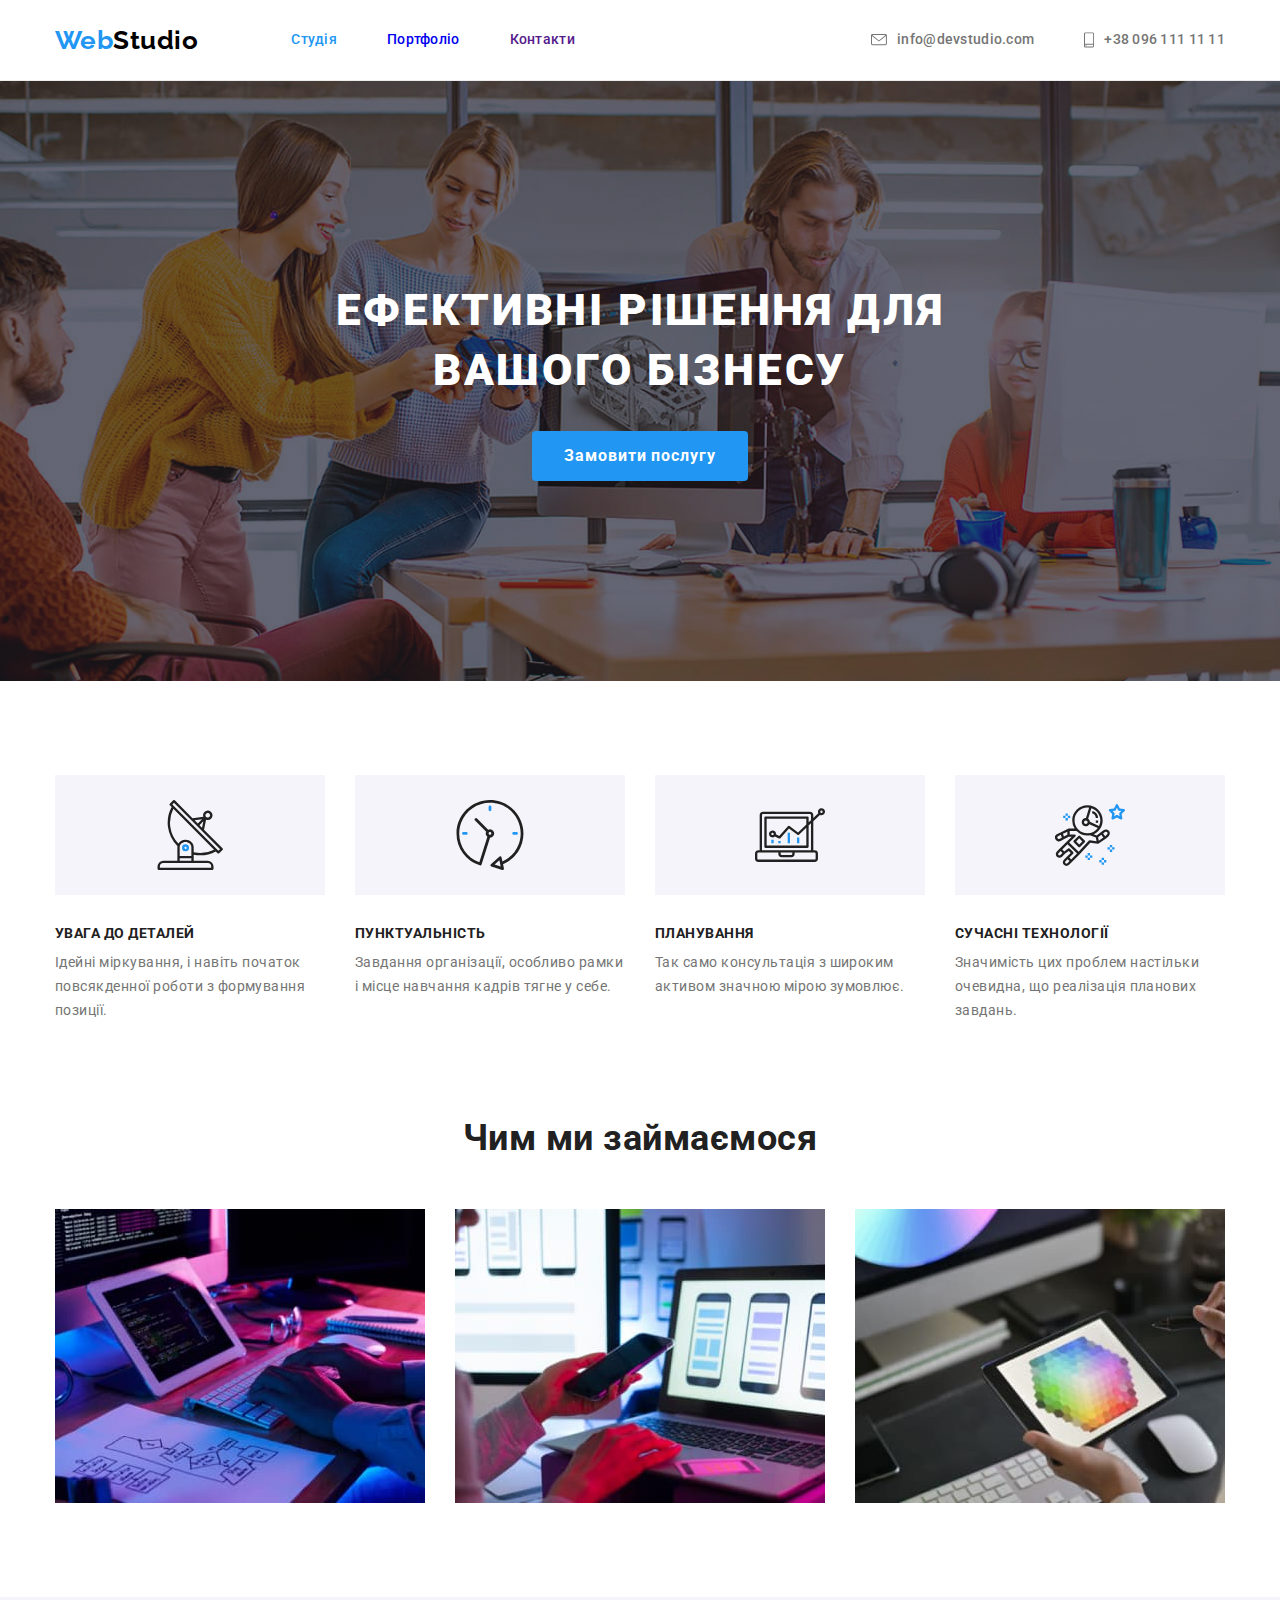
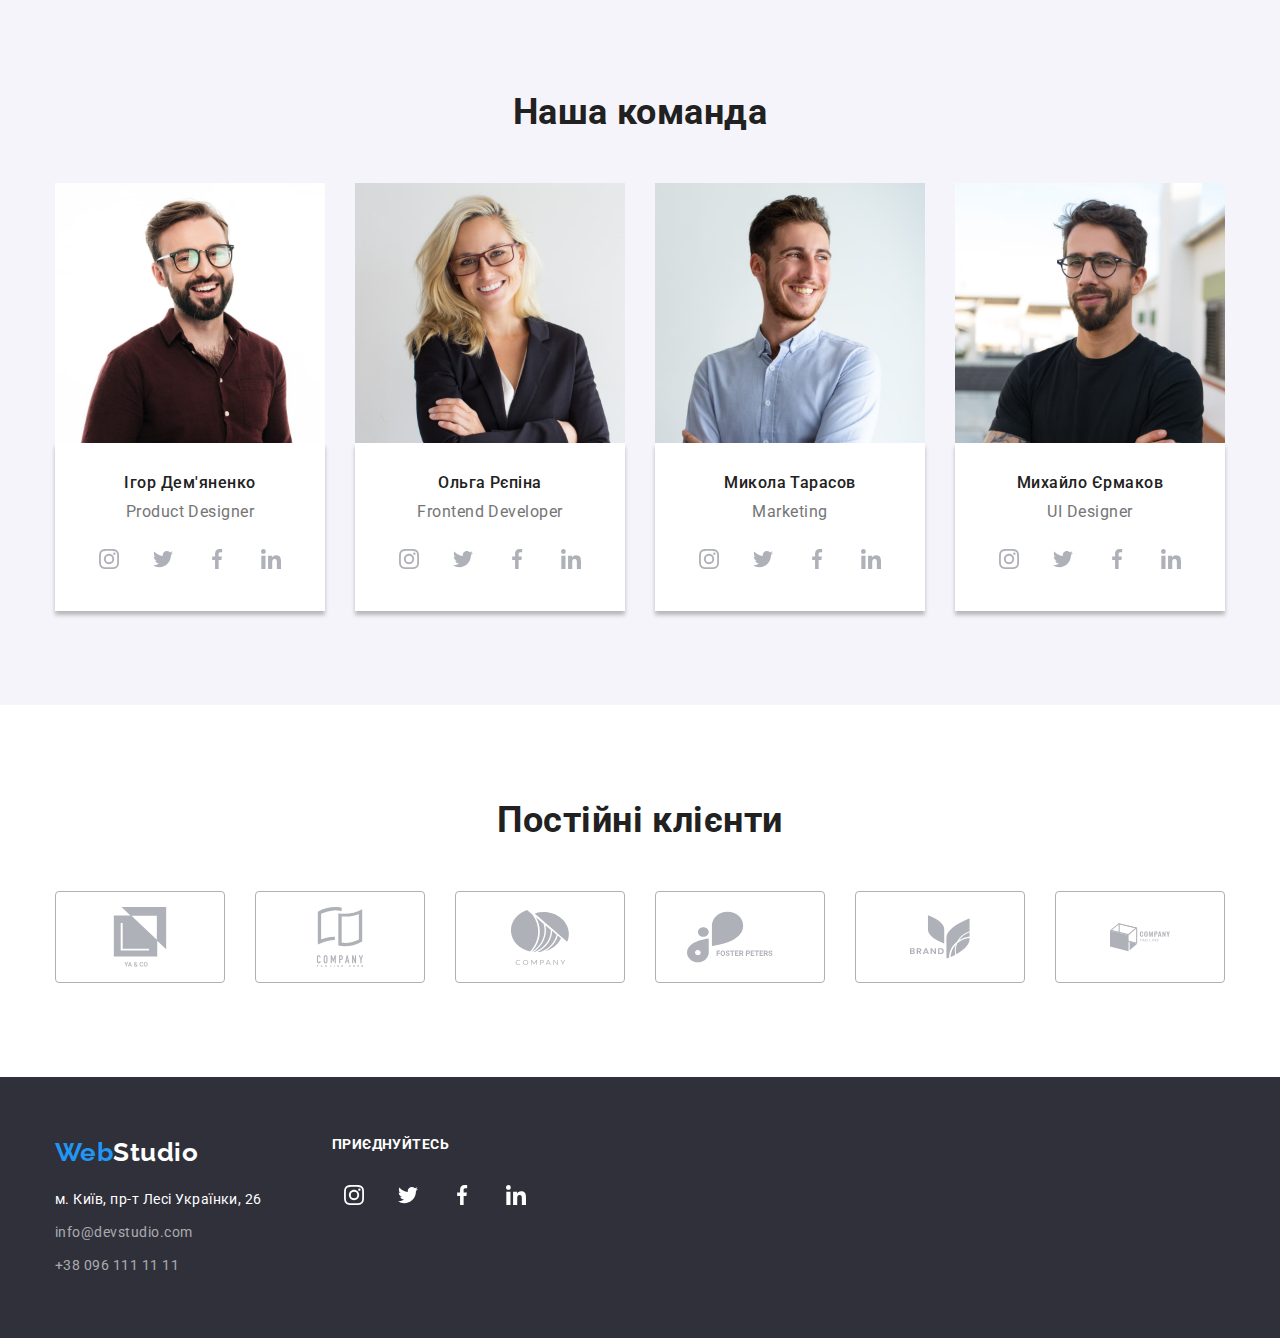
==== index.html @ ff81073b "Создаёт goit-markup-hw-05" ====
<!DOCTYPE html>
<html lang="uk">
<head>
  <meta charset="UTF-8">
  <meta http-equiv="X-UA-Compatible" content="IE=edge">
  <meta name="viewport" content="width=device-width, initial-scale=1.0">
  <title>Студія</title>
  <link href="https://fonts.googleapis.com/css2?family=Raleway:wght@700&family=Roboto:wght@400;500;700;900&display=swap"
    rel="stylesheet">
  <link rel="stylesheet" href="https://cdnjs.cloudflare.com/ajax/libs/modern-normalize/1.1.0/modern-normalize.min.css">
  <link rel="stylesheet" href="./css/style.css">
</head>
<body>

  <!--Шапка сайту-->
  <header class="page-header">
    <div class="container main-site">
      <nav class="nav-site">
        <a href="#" lang="en" class="logo-header">
          <span class="logo-web">Web</span>Studio
        </a>
        <ul class="nav-header  list">
          <li class="item"><a href="" class="link-current">Студія</a></li>
          <li class="item"><a href="./portfolio.html" class="link">Портфоліо</a></li>
          <li class="item"><a href="" class="link">Контакти</a></li>
        </ul>
      </nav>
      <ul class="com-header list">
        <li class="item">
          <a href="mailto:info@devstudio.com" class="link icon">
              <svg class="icon-mail">
                <use href="./images/icons.svg#icon-mail"></use>
              </svg>
            info@devstudio.com 
          </a>
        </li>
        <li class="item">
          <a href="tel:+380961111111" class="link icon">
            <svg class="icon-phone">
              <use href="./images/icons.svg#icon-phone"></use>
            </svg>
            +38 096 111 11 11</a></li>
      </ul>
    </div>
    
  </header>
  <main>
    <!--Герой-->
    <div>
      <section class="hero">
        <div class="container">
          <h1 class="hero-title">Ефективні рішення для<br> вашого бізнесу</h1>
          <button type="button" class="button-hero">Замовити послугу</button>
        </div>
      </section>
    </div>
    <!--Особливості-->
    <section class="section-features">
      <div class="container">
        <h2 class="visually-hidden">Особливості</h2>

        <ul class="features list">
          <li class="feature-item">
            <div class="icon-features">
              <svg class="icon-antenna">
                <use href="./images/icons.svg#icon-antenna"></use>
              </svg>
            </div>
            <h3 class="title">УВАГА ДО ДЕТАЛЕЙ</h3>
            <p class="text">Ідейні міркування, і навіть початок повсякденної роботи з формування позиції.</p>
          </li>
          <li class="feature-item">
            <div class="icon-features">
              <svg class="icon-clock">
                <use href="./images/icons.svg#icon-clock"></use>
              </svg>
            </div>
            <h3 class="title">ПУНКТУАЛЬНІСТЬ</h3>
            <p class="text">Завдання організації, особливо рамки і місце навчання кадрів тягне у себе.</p>
          </li>
          <li class="feature-item">
            <div class="icon-features">
              <svg class="icon-diagram">
                <use href="./images/icons.svg#icon-diagram"></use>
              </svg>
            </div>
            <h3 class="title">ПЛАНУВАННЯ</h3>
            <p class="text">Так само консультація з широким активом значною мірою зумовлює.</p>
          </li>
          <li class="feature-item">
            <div class="icon-features">
              <svg class="icon-astronaut">
                <use href="./images/icons.svg#icon-astronaut"></use>
              </svg>
            </div>
              <h3 class="title">СУЧАСНІ ТЕХНОЛОГІЇ</h3>
              <p class="text">Значимість цих проблем настільки очевидна, що реалізація планових завдань.</p>
          </li>
        </ul>
      </div>
    </section>
    <!--Чим займаемося-->
    <section class="section">
      <div class="container">
        <h2 class="section-title">Чим ми займаємося</h2>
        <ul class="work list">
          <li class="work-item"><img src="./images/box1.jpg" alt="робота на планшеті" width="370"></li>
          <li class="work-item"><img src="./images/box2.jpg" alt="робота на ноутбуці" width="370"></li>
          <li class="work-item"><img src="./images/box3.jpg" alt="робота з електронним перо" width="370"></li>
        </ul>
      </div>
    </section>
    <!--Команда-->
    <section class="section section-staff">
      <div class="container">
        <h2 class="section-title">Наша команда</h2>
        <ul class="staff list">
          <li class="staff-item">
            <img src="./images/img.jpg" alt="хлопець в темній сорочці" width="270">
            <div class="staff-border">
              <h3 class="title">Ігор Дем'яненко</h3>
              <p class="text" lang="en">Product Designer</p>


              <ul class="staff-soc-list list">
                <li class="staff-soc-item">
                  <a href="#" class="staff-soc-link">
                    <svg class="staff-soc-icon" width="20" height="20">
                      <use href="./images/icons.svg#icon-instagram"></use>
                    </svg>
                  </a>
                </li>
                <li class="staff-soc-item">
                  <a href="#" class="staff-soc-link">
                    <svg class="staff-soc-icon" width="20" height="20">
                      <use href="./images/icons.svg#icon-twitter"></use>
                    </svg>
                  </a>
                </li>
                <li class="staff-soc-item">
                  <a href="#" class="staff-soc-link">
                    <svg class="staff-soc-icon" width="20" height="20">
                      <use href="./images/icons.svg#icon-facebook"></use>
                    </svg>
                  </a>
                </li>
                <li class="staff-soc-item">
                  <a href="#" class="staff-soc-link">
                    <svg class="staff-soc-icon" width="20" height="20">
                      <use href="./images/icons.svg#icon-linkedin"></use>
                    </svg>
                  </a>
                </li>
              </ul>
            </div>
          </li>
          <li class="staff-item">
            <img src="./images/img(1).jpg" alt="дивчина" width="270">
            <div class="staff-border">
              <h3 class="title">Ольга Рєпіна</h3>
              <p class="text" lang="en">Frontend Developer</p>
              <ul class="staff-soc-list list">
                <li class="staff-soc-item">
                  <a href="#" class="staff-soc-link">
                    <svg class="staff-soc-icon" width="20" height="20">
                      <use href="./images/icons.svg#icon-instagram"></use>
                    </svg>
                  </a>
                </li>
                <li class="staff-soc-item">
                  <a href="#" class="staff-soc-link">
                    <svg class="staff-soc-icon" width="20" height="20">
                      <use href="./images/icons.svg#icon-twitter"></use>
                    </svg>
                  </a>
                </li>
                <li class="staff-soc-item">
                  <a href="#" class="staff-soc-link">
                    <svg class="staff-soc-icon" width="20" height="20">
                      <use href="./images/icons.svg#icon-facebook"></use>
                    </svg>
                  </a>
                </li>
                <li class="staff-soc-item">
                  <a href="#" class="staff-soc-link">
                    <svg class="staff-soc-icon" width="20" height="20">
                      <use href="./images/icons.svg#icon-linkedin"></use>
                    </svg>
                  </a>
                </li>
              </ul>
            </div>
          </li>
          <li class="staff-item">
            <img src="./images/img(2).jpg" alt="хлопець у світлій сорочці" width="270">
            <div class="staff-border">
              <h3 class="title">Микола Тарасов</h3>
              <p class="text" lang="en">Marketing</p>
              <ul class="staff-soc-list list">
                <li class="staff-soc-item">
                  <a href="#" class="staff-soc-link">
                    <svg class="staff-soc-icon" width="20" height="20">
                      <use href="./images/icons.svg#icon-instagram"></use>
                    </svg>
                  </a>
                </li>
                <li class="staff-soc-item">
                  <a href="#" class="staff-soc-link">
                    <svg class="staff-soc-icon" width="20" height="20">
                      <use href="./images/icons.svg#icon-twitter"></use>
                    </svg>
                  </a>
                </li>
                <li class="staff-soc-item">
                  <a href="#" class="staff-soc-link">
                    <svg class="staff-soc-icon" width="20" height="20">
                      <use href="./images/icons.svg#icon-facebook"></use>
                    </svg>
                  </a>
                </li>
                <li class="staff-soc-item">
                  <a href="#" class="staff-soc-link">
                    <svg class="staff-soc-icon" width="20" height="20">
                      <use href="./images/icons.svg#icon-linkedin"></use>
                    </svg>
                  </a>
                </li>
              </ul>
            </div>
          </li>
          <li class="staff-item">
            <img src="./images/img(3).jpg" alt="хлопець в чорній футболці" width="270">
            <div class="staff-border">
              <h3 class="title">Михайло Єрмаков</h3>
              <p class="text" lang="en">UI Designer</p>
              <ul class="staff-soc-list list">
                <li class="staff-soc-item">
                  <a href="#" class="staff-soc-link">
                    <svg class="staff-soc-icon" width="20" height="20">
                      <use href="./images/icons.svg#icon-instagram"></use>
                    </svg>
                  </a>
                </li>
                <li class="staff-soc-item">
                  <a href="#" class="staff-soc-link">
                    <svg class="staff-soc-icon" width="20" height="20">
                      <use href="./images/icons.svg#icon-twitter"></use>
                    </svg>
                  </a>
                </li>
                <li class="staff-soc-item">
                  <a href="#" class="staff-soc-link">
                    <svg class="staff-soc-icon" width="20" height="20">
                      <use href="./images/icons.svg#icon-facebook"></use>
                    </svg>
                  </a>
                </li>
                <li class="staff-soc-item">
                  <a href="#" class="staff-soc-link">
                    <svg class="staff-soc-icon" width="20" height="20">
                      <use href="./images/icons.svg#icon-linkedin"></use>
                    </svg>
                  </a>
                </li>
              </ul>
            </div>
          </li>
        </ul>
      </div>
    </section>
    <!--Постійні клиенти-->
    <section class="section">
      <div class="container">
        <h2 class="section-title">Постійні клієнти</h2>
        <ul class="clients-list list">
          <li class="client-item">
            <a href="#" class="client-link">
              <svg class="client-icon" width="106" height="60">
                <use href="./images/icons.svg#icon-client1"></use>
              </svg>
            </a>
              
          </li>
          <li class="client-item">
            <a href="#" class="client-link">
              <svg class="client-icon" width="106" height="60">
                <use href="./images/icons.svg#icon-client2"></use>
              </svg>
            </a>
              
          </li>
          <li class="client-item">
            <a href="#" class="client-link">
              <svg class="client-icon" width="106" height="60">
                <use href="./images/icons.svg#icon-client3"></use>
              </svg>
            </a>
              
          </li>
          <li class="client-item">
            <a href="#" class="client-link">
              <svg class="client-icon" width="106" height="60">
                <use href="./images/icons.svg#icon-client4"></use>
              </svg>
            </a>
              
          </li>
          <li class="client-item">
            <a href="#" class="client-link">
              <svg class="client-icon" width="106" height="60">
                <use href="./images/icons.svg#icon-client5"></use>
              </svg>
            </a>
              
          </li>
          <li class="client-item">
            <a href="#" class="client-link">
              <svg class="client-icon" width="106" height="60">
                <use href="./images/icons.svg#icon-client6"></use>
              </svg>
            </a>
              
          </li>
        </ul>
      </div>
    </section>
  </main>
  <!--Футер-->
  <footer class="bcg-footer">
    <div class="container footer-box">
      <div>
        <a href="#" lang="en" class="logo-footer">
          <span class="logo-web">Web</span>Studio
        </a>
        <address>
          <ul class="list">
            <li class="addr-footer">
              <p class="text">м. Київ, пр-т Лесі Українки, 26</p>
            </li>
            <li class="com-footer">
              <a href="mailto:info@devstudio.com" class="link-footer">info@devstudio.com </a>
            </li>
            <li class="com-footer">
              <a href="tel:+380961111111" class="link-footer">+38 096 111 11 11 </a>
            </li>
          </ul>
        </address>
      </div>
      <div class="soc-footer">
        <h2 class="footer-title">Приєднуйтесь</h2>
        <ul class="footer-soc-list list">
          <li class="footer-soc-item">
            <a href="#" class="footer-soc-link">
              <svg class="footer-soc-icon" width="20" height="20">
                <use href="./images/icons.svg#icon-instagram"></use>
              </svg>
            </a>
          </li>
          <li class="footer-soc-item">
            <a href="#" class="footer-soc-link">
              <svg class="footer-soc-icon" width="20" height="20">
                <use href="./images/icons.svg#icon-twitter"></use>
              </svg>
            </a>
          </li>
          <li class="footer-soc-item">
            <a href="#" class="footer-soc-link">
              <svg class="footer-soc-icon" width="20" height="20">
                <use href="./images/icons.svg#icon-facebook"></use>
              </svg>
            </a>
          </li>
          <li class="footer-soc-item">
            <a href="#" class="footer-soc-link">
              <svg class="footer-soc-icon" width="20" height="20">
                <use href="./images/icons.svg#icon-linkedin"></use>
              </svg>
            </a>
          </li>
        </ul>
      </div>
    </div>
    
  </footer>
</body>
</html>
---- css/style.css ----
:root {
    --primery-text-color: #757575;
    --title-text-color: #212121;
    --accent-color: #2196F3;
    --button-white-bcg: #F5F4FA;
    --button-text-color: #FFFFFF;
    --hero-footer-bcg: #2F303A;
    --logo-heder-color: #000;
    --com-footer-color: rgba(255, 255, 255, 0.6);
    --border-color: #ECECEC;
    --button-hero-hover: #188CE8;
    --shadow-cards-button: 0 4px 4px 0 rgba(0, 0, 0, 0.25);
}

body {
    background-color:var(--button-text-color);
    color: var(--primery-text-color);
    font-family:Roboto, sans-serif; 
    letter-spacing: 0.03em;
}
.list {
    padding: 0;
    margin: 0;

    list-style: none;
}
h1,
h2,
h3,
h4,
h5,
h6,
p,
ul {
    margin-top: 0;
    margin-bottom: 0;
    padding: 0;
}
/*-----------------Header----------------------- */
.page-header {
    border-bottom: 1px solid var(--border-color);
}
.container {
    margin-left: auto;
    margin-right: auto;
    padding-left: 15px;
    padding-right: 15px;

    width: 1200px;
}
/*----- Logo -----*/
.logo-header {
    color: var(--logo-heder-color);
    font-family: Raleway, sans-serif;
    font-weight: 700;
    font-size: 26px;
    line-height: 1.19;
    text-decoration:none;
}
.logo-web {
    color: var(--accent-color);
}


/*----- Nav header -----*/
.main-site,
.nav-site,
.nav-header,
.com-header {
    display: flex;
    align-items: center;
}
.nav-header .item:not(:last-child) {
    margin-right: 50px;
}
/* .nav-header .item + .item {
    margin-left: 50px;
} */
.nav-header {
    margin-left: 93px;

    color: var(--title-text-color);
    font-weight: 500;
    font-size: 14px;
    line-height: 1.14;
    letter-spacing: 0.02em;
} 
.nav-header .link {
    text-decoration: none;
}
.nav-header .link:hover,
.nav-header .link:focus {
    color: var(--accent-color);
}
.link-current {
    display: block;
    padding-top: 32px;
    padding-bottom: 32px;

    color: var(--accent-color);
    text-decoration: none;
}

/*----- Com heder -----*/
/* .com-header .item:not(:last-child) {
    margin-right: 50px;
} */
.com-header .item+.item {
    margin-left: 50px;
}
.com-header {
    margin-left: auto;

    font-weight: 500;
    font-size: 14px;
    line-height: 1.14;
    letter-spacing: 0.02em;
    text-decoration:none;
}
.com-header .link:hover,
.com-header .link:focus {
    color: var(--accent-color);
}
.com-header .link {
    padding-top: 32px;
    padding-bottom: 32px;

    color: var(--title-text-color);
    text-decoration:none;
}
.com-header .link {
    color: var(--primery-text-color);
} 

/* .item {
    display: block;
    background-color: var(--primary-text-color);
    color: var(--accent--color);
    } */
.icon {
    display: flex;
    align-items: center;
}
.icon-mail {
    margin-right: 10px;

    width: 16px;
    height: 12px;
    fill: currentColor;
}
.icon-phone {
    margin-right: 10px;

    width: 10px;
    height: 16px;
    fill: currentColor;
}
/* .com-header .icon-envelope:hover,
.com-header .icon-smartphone:hover {
    fill: var(--accent-color);
} */



/*------------------- Hero h1----------------------*/
.hero {
    max-width: 1600;
    min-height: 600;
    padding-top: 200px;
    padding-bottom: 200px;
    
    background-color:var(--hero-footer-bcg);
    background-image: linear-gradient(
        to right,
        rgba(47, 48, 58, 0.4),
        rgba(47, 48, 58, 0.4)
    ),
    url(../images/bcg_Img.jpg);
    background-repeat: no-repeat;
    background-position: center;
    align-items: center;
    text-align: center;
}
.hero-title {
    margin-bottom: 30px;

    color:var(--button-text-color) ;
    font-weight: 900;
    font-size: 44px;
    line-height: 1.36;
    letter-spacing: 0.06em;
    text-transform: uppercase;
}
.hero .button-hero {
    padding: 10px 32px;
    margin: 0;
    border: 0;
    border-radius: 4px;

    background-color: var(--accent-color);
    color:var(--button-text-color) ;
    font-family: Roboto, sans-serif;
    font-weight: 500;
    font-weight: 700;
    font-size: 16px;
    line-height: 1.9;
    letter-spacing: 0.06em;
    cursor: pointer;
}
.hero .button-hero:hover,
.hero .button-hero:focus {
    background-color: var(--button-hero-hover);
}

/*------------------ All Section h2 --------------*/
h2 {
     margin-bottom: 50px;
}
.visually-hidden {
    position: absolute;
    white-space: nowrap;
    width: 1px;
    height: 1px;
    overflow: hidden;
    border: 0;
    padding: 0;
    clip: rect(0 0 0 0);
    clip-path: inset(50%);
    margin: -1px;
}
.section {
    padding-top: 94px;
    padding-bottom: 94px;
}

/*----- Features h3, p -----*/
.section-features {
    padding-top: 94px;
}
.features {
    display: flex;
    gap: 30px;
}
.feature-item {
    flex-basis: calc((100% - 90px)/4);
}
.features .title {
    margin-bottom: 10px;
 
    color: var(--title-text-color);
    font-weight: 700;
    font-size: 14px;
    line-height: 1,14;
    text-transform: uppercase;
}
.features .text {
    color: var(--primery-text-color);
    font-size: 14px;
    line-height: 1.71;
}
.link .text {
    color: var(--primery-text-color);
    font-size: 14px;
    font-size: 16px;
    line-height: 1.88;
} 
.icon-features {
    /* display: flex; */
    margin-bottom: 30px;
    padding-top: 25px;
    padding-right: 100px;
    padding-bottom: 25px;
    padding-left: 100px;

    width: 270px;
    height: 120px;
    background-color: var(--button-white-bcg);
    /* align-items: center; */
}
.icon-antenna {
    width: 70px;
    height: 70px;
    fill: currentColor;
}
.icon-clock {
    width: 70px;
    height: 70px;
    fill: currentColor;
}
.icon-diagram {
    width: 70px;
    height: 70px;
    fill: currentColor;
}
.icon-astronaut {
    width: 70px;
    height: 70px;
    fill: currentColor;
    }

/*----- Work -----*/
.work {
    display: flex;
    gap: 30px;
}
.work-item {
    flex-basis: calc((100% - 60px)/3);
}
/* .work-item:not(:last-child) {
    margin-right: 30px;
} */

/*----- Team h3, p -----*/
.section-staff {
    background-color: var(--button-white-bcg);
}

.staff {
    display: flex;
    gap: 30px;
}
.staff-item {
    flex-basis: calc((100% - 90px)/4);

    background-color: var(--button-text-color);
}
.staff .title {
    /* margin-top: 30px; */
    margin-bottom: 10px;

    color: var(--title-text-color);
    font-weight: 500;
    font-size: 16px;
    line-height: 1.19;
    text-align: center;
}
.staff .text {
    margin-bottom: 16px;

    font-weight: 400;
    font-size: 16px;
    line-height: 1.19;
    text-align: center;
}
.staff-border {
    padding-top:30px;
    padding-bottom: 30px;
    box-shadow: var(--shadow-cards-button);
}
.staff-soc-list {
    display: flex;
    justify-content: center;
    gap: 10px;
}
.staff-soc-item {
    width: 44px;
    height: 44px;
}

.staff-soc-link {
    width: 100%;
    height: 100%;
    border-radius: 50%;
    display: flex;
    align-items: center;
    justify-content: center;
    color: #AFB1B8;
}

.staff-soc-icon {
    fill: currentColor;
}
.staff-soc-link:hover,
.staff-soc-link:focus {
    background-color: var(--accent-color);
}
.staff-soc-link:hover .staff-soc-icon,
.staff-soc-link:focus .staff-soc-icon {
    fill: var(--button-text-color);
}
        
    
        




/* ------------------- Clients ---------------*/

.clients-list {
    display: flex;
    justify-content: center;
    align-items: center;
    gap: 30px;
}

.client-item {
    flex-basis: calc((100% - 150px)/6);
    width: 170px;
    height: 92px;
    border: 1px solid #AFB1B8;
    border-radius: 4px;
}
.client-link {
    width: 100%;
    height: 100%;
    display: flex;
    align-items: center;
    justify-content: center;
    color: #AFB1B8;
    
}   
.client-icon {
    fill: currentColor;
} 
.client-icon:hover {
    fill: var(--accent-color);
    
}

/*-------------------- Portfolio -------------*/
/*----- Filters -----*/
.filters {
    display: flex;
    justify-content: center;
    margin-bottom: 50px;
}
.filter-item:not(:last-child) {
    margin-right: 8px;
}
.button {
    border: 0;
    
    padding:6px 22px;
    min-width: 73px; 
    border-radius: 4px;

    background-color: var(--button-white-bcg);
    color: var(--title-text-color);
    font-family: Roboto, sans-serif;
    font-weight: 500;
    font-size: 16px;
    line-height: 1.62;
    cursor: pointer;
    
}
.button:hover,
.button:focus {
    background-color: var(--accent-color);
    color: var(--button-text-color);
    box-shadow: var(--shadow-cards-button);
}

/*----- Projects -----*/
.projects {
    display: flex;
    flex-wrap: wrap;
    gap: 30px;
}
.project-item {
     flex-basis: calc((100% - 60px)/3);
     
}
.project-item:hover,
.project-item:focus {
    box-shadow: var(--shadow-cards-button);
}

.projects .link {
    padding-top: 0;
    padding-bottom: 0;
    text-decoration: none;
}
.section-title {
    color: var(--title-text-color);
    font-weight: 700;
    font-size: 36px;
    line-height: 1.17;
    text-align: center;
}
.link .section-title {
    margin-bottom: 4px;

    color: var(--title-text-color);
    font-weight: 700;
    font-size: 18px;
    line-height: 2;
    letter-spacing: 0.06em;
    text-align: left;
}
.project-border {
    padding: 20px 24px;
    

    border-right: 1px solid var(--border-color);
    border-bottom: 1px solid var(--border-color);
    border-left: 1px solid var(--border-color);
}
img {
    display: block;
    max-width: 100%;
    height: auto;
}





/*-------------------- Footer -------------------*/
.bcg-footer {
    
    padding-top: 60px;
    padding-bottom: 60px;

    background-color: var(--hero-footer-bcg);
}
.footer-box {
    display: flex;
}
.logo-footer {
    display: inline-block;
    margin-bottom: 20px;

    color:var(--button-text-color);
    font-family: Raleway, sans-serif;
    font-weight: 700;
    font-size: 26px;
    line-height: 1.19;
    text-decoration:none;
}
.addr-footer .text{
    margin-bottom: 9px;

    color:var(--button-text-color);
    font-style: normal;
    font-size: 14px;
    line-height: 1.71;
}
.com-footer:not(:last-child) {
    margin-bottom: 9px;
}

.com-footer .link-footer {
    padding-top: 0;
    padding-bottom: 0;

    color: var(--com-footer-color);
    font-style: normal;
    font-size: 14px;
    line-height: 1.71;
    text-decoration: none;
}
.com-footer .link-footer:hover,
.com-footer .link-footer:focus {
    color: var(--accent-color);
}
/* ------ Join --------*/
.soc-footer {
    margin-left: 70px;
}
.footer-title {
    margin-bottom: 20px;
    color: #FFFFFF;
    text-transform: uppercase;

    font-weight: 700;
    font-size: 14px;
    line-height: 1.14;
    letter-spacing: 0.03em;
    
}
.footer-soc-list {
    display: flex;
    justify-content: left;
    gap: 10px;
}

.footer-soc-item {
    width: 44px;
    height: 44px;
}

.footer-soc-link {
    width: 100%;
    height: 100%;
    border-radius: 50%;
    display: flex;
    align-items: center;
    justify-content: center;
    color: #FFFFFF;
}

.footer-soc-icon {
    fill: currentColor;
}

.footer-soc-link:hover,
.footer-soc-link:focus {
    background-color: var(--accent-color);
}

/* .footer-soc-link:hover .staff-soc-icon,
.footer-soc-link:focus .staff-soc-icon {
    fill: var(--button-text-color);
} */
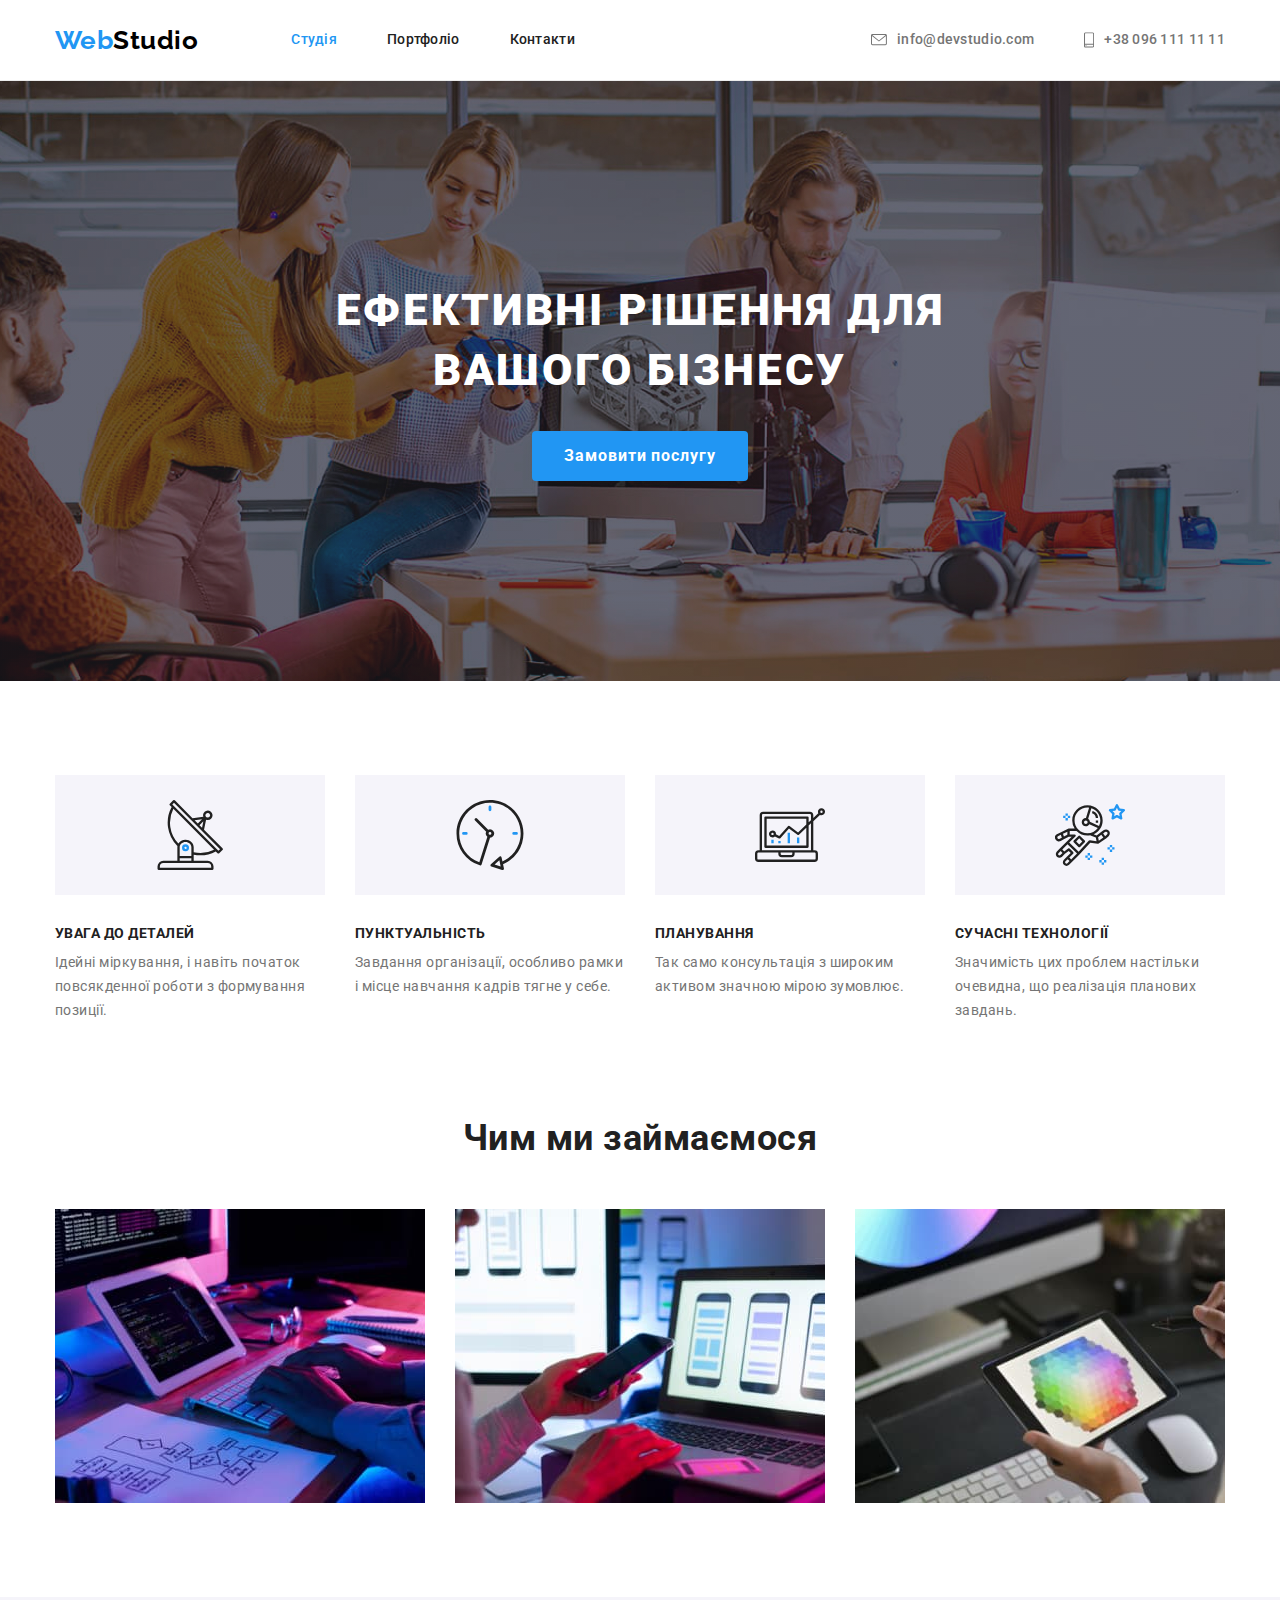
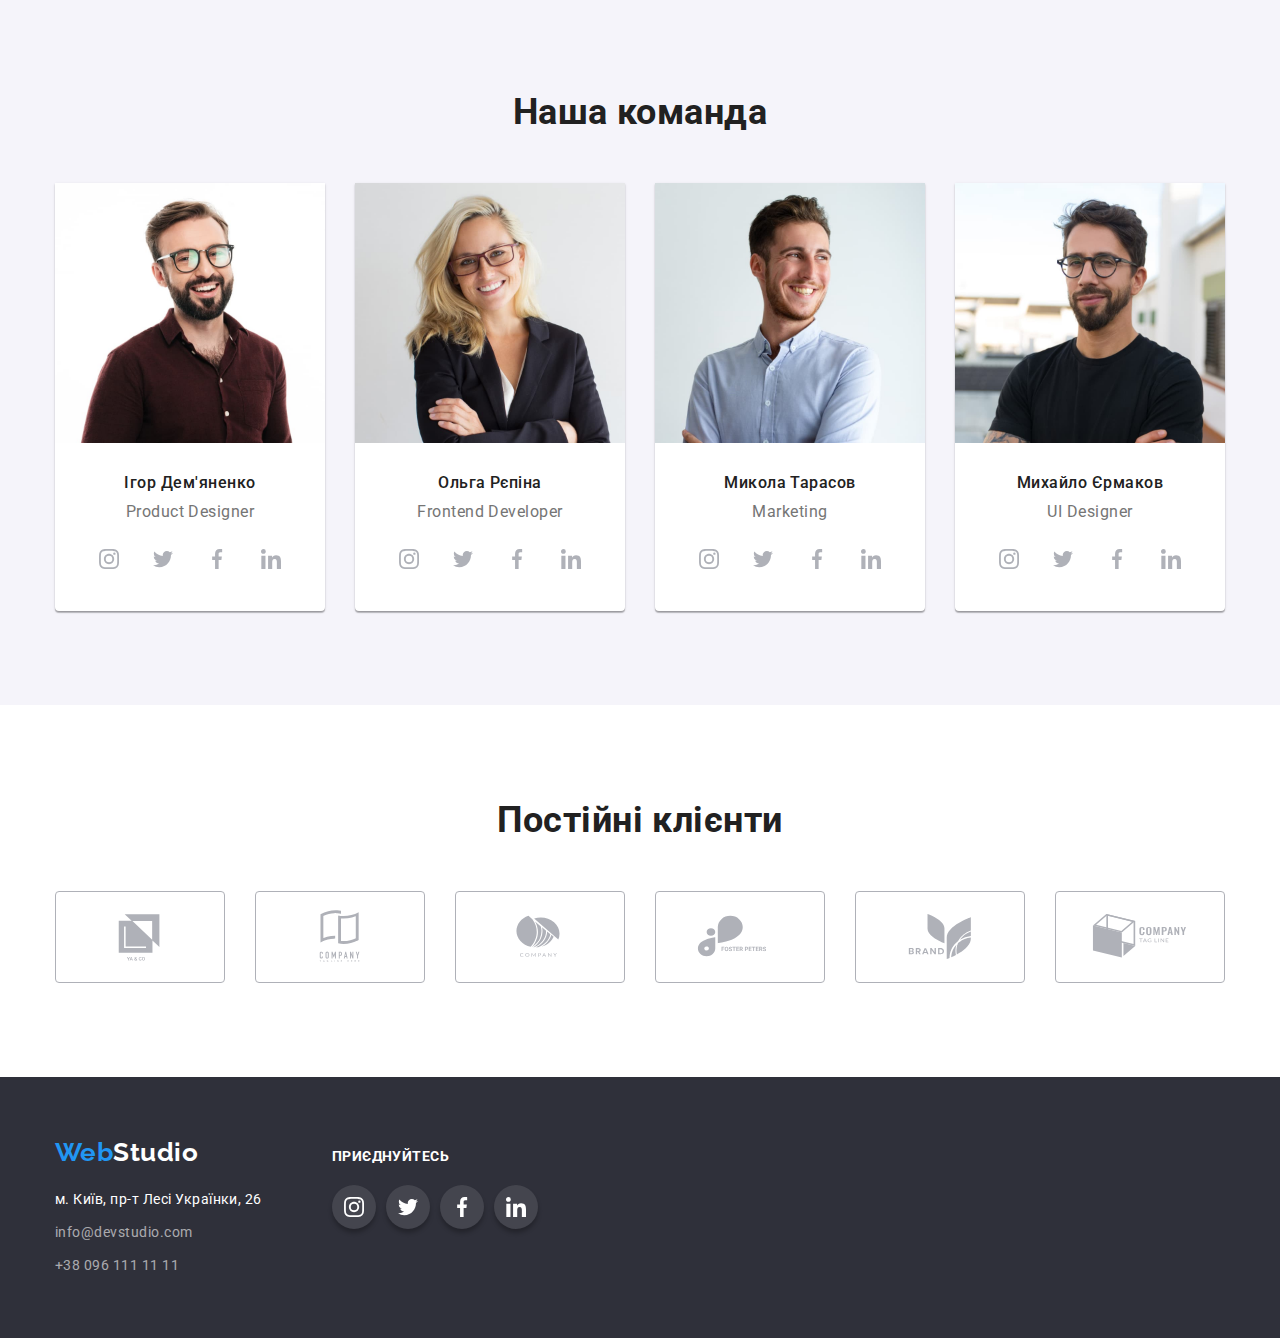
==== commit d08f8f05: "Устраняет рамку для фокуса (outline)" ====
--- a/index.html
+++ b/index.html
@@ -28,7 +28,7 @@
       <ul class="com-header list">
         <li class="item">
           <a href="mailto:info@devstudio.com" class="link icon">
-              <svg class="icon-mail">
+              <svg class="icon-mail" width="16" height="12">
                 <use href="./images/icons.svg#icon-mail"></use>
               </svg>
             info@devstudio.com 
@@ -36,10 +36,12 @@
         </li>
         <li class="item">
           <a href="tel:+380961111111" class="link icon">
-            <svg class="icon-phone">
+            <svg class="icon-phone" width="10" height="16">
               <use href="./images/icons.svg#icon-phone"></use>
             </svg>
-            +38 096 111 11 11</a></li>
+            +38 096 111 11 11
+          </a>
+        </li>
       </ul>
     </div>
     
@@ -48,7 +50,7 @@
     <!--Герой-->
     <div>
       <section class="hero">
-        <div class="container">
+        <div class="container ">
           <h1 class="hero-title">Ефективні рішення для<br> вашого бізнесу</h1>
           <button type="button" class="button-hero">Замовити послугу</button>
         </div>
@@ -62,7 +64,7 @@
         <ul class="features list">
           <li class="feature-item">
             <div class="icon-features">
-              <svg class="icon-antenna">
+              <svg class="icon-antenna" width="70" height="70">
                 <use href="./images/icons.svg#icon-antenna"></use>
               </svg>
             </div>
@@ -71,7 +73,7 @@
           </li>
           <li class="feature-item">
             <div class="icon-features">
-              <svg class="icon-clock">
+              <svg class="icon-clock" width="70" height="70">
                 <use href="./images/icons.svg#icon-clock"></use>
               </svg>
             </div>
@@ -80,7 +82,7 @@
           </li>
           <li class="feature-item">
             <div class="icon-features">
-              <svg class="icon-diagram">
+              <svg class="icon-diagram" width="70" height="70">
                 <use href="./images/icons.svg#icon-diagram"></use>
               </svg>
             </div>
@@ -89,7 +91,7 @@
           </li>
           <li class="feature-item">
             <div class="icon-features">
-              <svg class="icon-astronaut">
+              <svg class="icon-astronaut" width="70" height="70">
                 <use href="./images/icons.svg#icon-astronaut"></use>
               </svg>
             </div>
--- a/css/style.css
+++ b/css/style.css
@@ -87,6 +87,7 @@
 } 
 .nav-header .link {
     text-decoration: none;
+    color: var(--title-text-color);
 }
 .nav-header .link:hover,
 .nav-header .link:focus {
@@ -144,15 +145,11 @@
 .icon-mail {
     margin-right: 10px;
 
-    width: 16px;
-    height: 12px;
     fill: currentColor;
 }
 .icon-phone {
     margin-right: 10px;
 
-    width: 10px;
-    height: 16px;
     fill: currentColor;
 }
 /* .com-header .icon-envelope:hover,
@@ -163,9 +160,11 @@
 
 
 /*------------------- Hero h1----------------------*/
+
 .hero {
-    max-width: 1600;
-    min-height: 600;
+    max-width: 1600px;
+    min-height: 600px;
+    margin: 0 auto;
     padding-top: 200px;
     padding-bottom: 200px;
     
@@ -178,6 +177,7 @@
     url(../images/bcg_Img.jpg);
     background-repeat: no-repeat;
     background-position: center;
+    background-size: cover;
     align-items: center;
     text-align: center;
 }
@@ -265,36 +265,26 @@
     line-height: 1.88;
 } 
 .icon-features {
-    /* display: flex; */
     margin-bottom: 30px;
     padding-top: 25px;
     padding-right: 100px;
     padding-bottom: 25px;
     padding-left: 100px;
 
-    width: 270px;
+    /* width: 270px; */
     height: 120px;
     background-color: var(--button-white-bcg);
-    /* align-items: center; */
 }
 .icon-antenna {
-    width: 70px;
-    height: 70px;
     fill: currentColor;
 }
 .icon-clock {
-    width: 70px;
-    height: 70px;
     fill: currentColor;
 }
 .icon-diagram {
-    width: 70px;
-    height: 70px;
     fill: currentColor;
 }
 .icon-astronaut {
-    width: 70px;
-    height: 70px;
     fill: currentColor;
     }
 
@@ -323,9 +313,13 @@
     flex-basis: calc((100% - 90px)/4);
 
     background-color: var(--button-text-color);
+    /* box-shadow: var(--shadow-cards-button); */
+    box-shadow: 0px 1px 3px rgba(0, 0, 0, 0.12), 
+                0px 1px 1px rgba(0, 0, 0, 0.14), 
+                0px 2px 1px rgba(0, 0, 0, 0.20);
+    border-radius: 0px 0px 4px 4px;
 }
 .staff .title {
-    /* margin-top: 30px; */
     margin-bottom: 10px;
 
     color: var(--title-text-color);
@@ -345,7 +339,7 @@
 .staff-border {
     padding-top:30px;
     padding-bottom: 30px;
-    box-shadow: var(--shadow-cards-button);
+    
 }
 .staff-soc-list {
     display: flex;
@@ -386,20 +380,16 @@
 
 
 /* ------------------- Clients ---------------*/
-
 .clients-list {
     display: flex;
     justify-content: center;
     align-items: center;
     gap: 30px;
 }
-
 .client-item {
     flex-basis: calc((100% - 150px)/6);
-    width: 170px;
+    /* width: 170px; */
     height: 92px;
-    border: 1px solid #AFB1B8;
-    border-radius: 4px;
 }
 .client-link {
     width: 100%;
@@ -408,14 +398,29 @@
     align-items: center;
     justify-content: center;
     color: #AFB1B8;
-    
+    border: 1px solid #AFB1B8;
+    border-radius: 4px;
 }   
 .client-icon {
     fill: currentColor;
 } 
-.client-icon:hover {
-    fill: var(--accent-color);
-    
+/* .client-link:hover,
+.client-link:focus {
+    border: 1px solid var(--accent-color);
+    color: var(--accent-color);
+} */
+
+
+
+.client-link:hover {
+    border: 1px solid var(--accent-color);
+    color: var(--accent-color);
+}
+
+.client-link:focus {
+    border: none;
+    outline: 1px solid var(--accent-color);
+    color: var(--accent-color);
 }
 
 /*-------------------- Portfolio -------------*/
@@ -448,7 +453,9 @@
 .button:focus {
     background-color: var(--accent-color);
     color: var(--button-text-color);
-    box-shadow: var(--shadow-cards-button);
+    box-shadow: 0 3px 1px 0 rgba(0, 0, 0, 0.10),
+                0 1px 2px 0 rgba(0, 0, 0, 0.08),
+                0 2px 2px 0 rgba(0, 0, 0, 0.12);
 }
 
 /*----- Projects -----*/
@@ -461,11 +468,13 @@
      flex-basis: calc((100% - 60px)/3);
      
 }
-.project-item:hover,
-.project-item:focus {
+.project-link {
+    display: block;
+}
+.project-link:hover,
+.project-link:focus {
     box-shadow: var(--shadow-cards-button);
 }
-
 .projects .link {
     padding-top: 0;
     padding-bottom: 0;
@@ -516,6 +525,7 @@
 }
 .footer-box {
     display: flex;
+    align-items: baseline;
 }
 .logo-footer {
     display: inline-block;
@@ -560,7 +570,7 @@
 }
 .footer-title {
     margin-bottom: 20px;
-    color: #FFFFFF;
+    color: var(--button-text-color);
     text-transform: uppercase;
 
     font-weight: 700;
@@ -587,7 +597,9 @@
     display: flex;
     align-items: center;
     justify-content: center;
-    color: #FFFFFF;
+    color: var(--button-text-color);
+    background: rgba(255, 255, 255, 0.1);
+    box-shadow: 0px 4px 4px rgba(0, 0, 0, 0.25);
 }
 
 .footer-soc-icon {
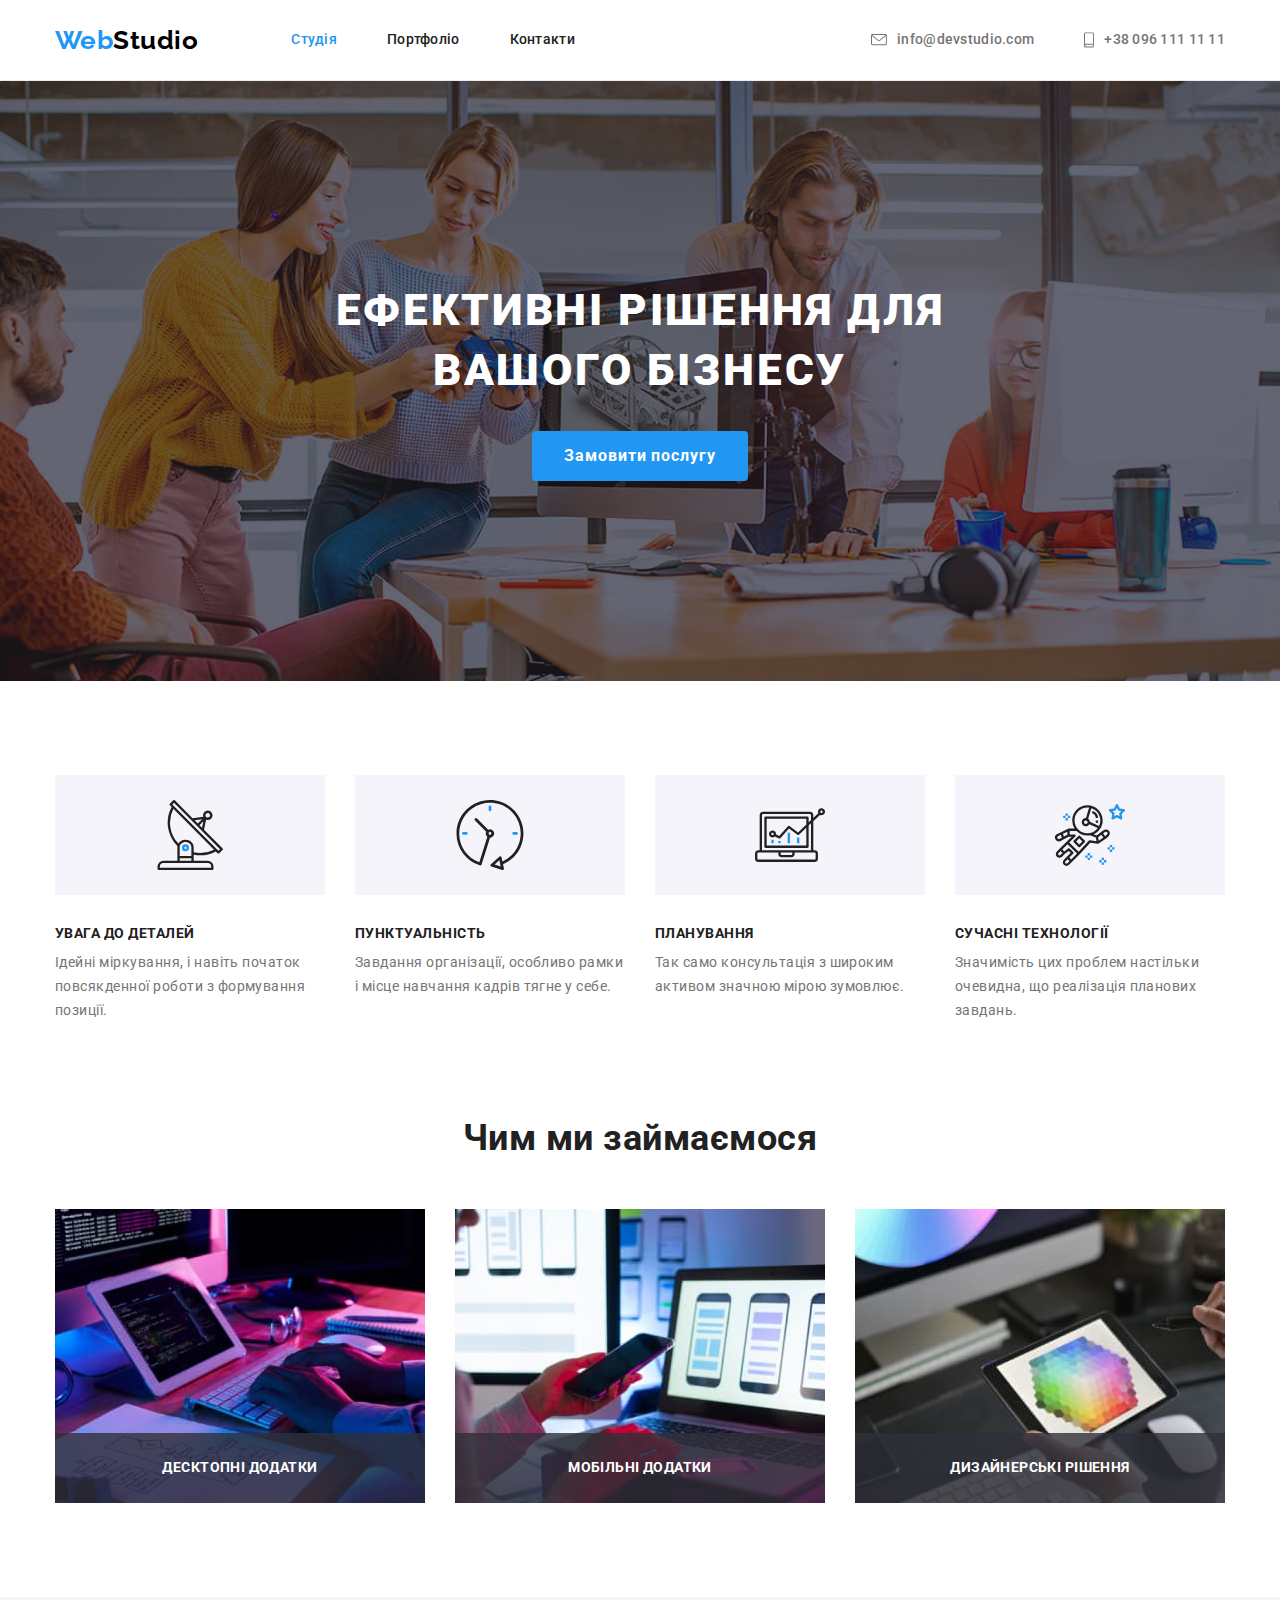
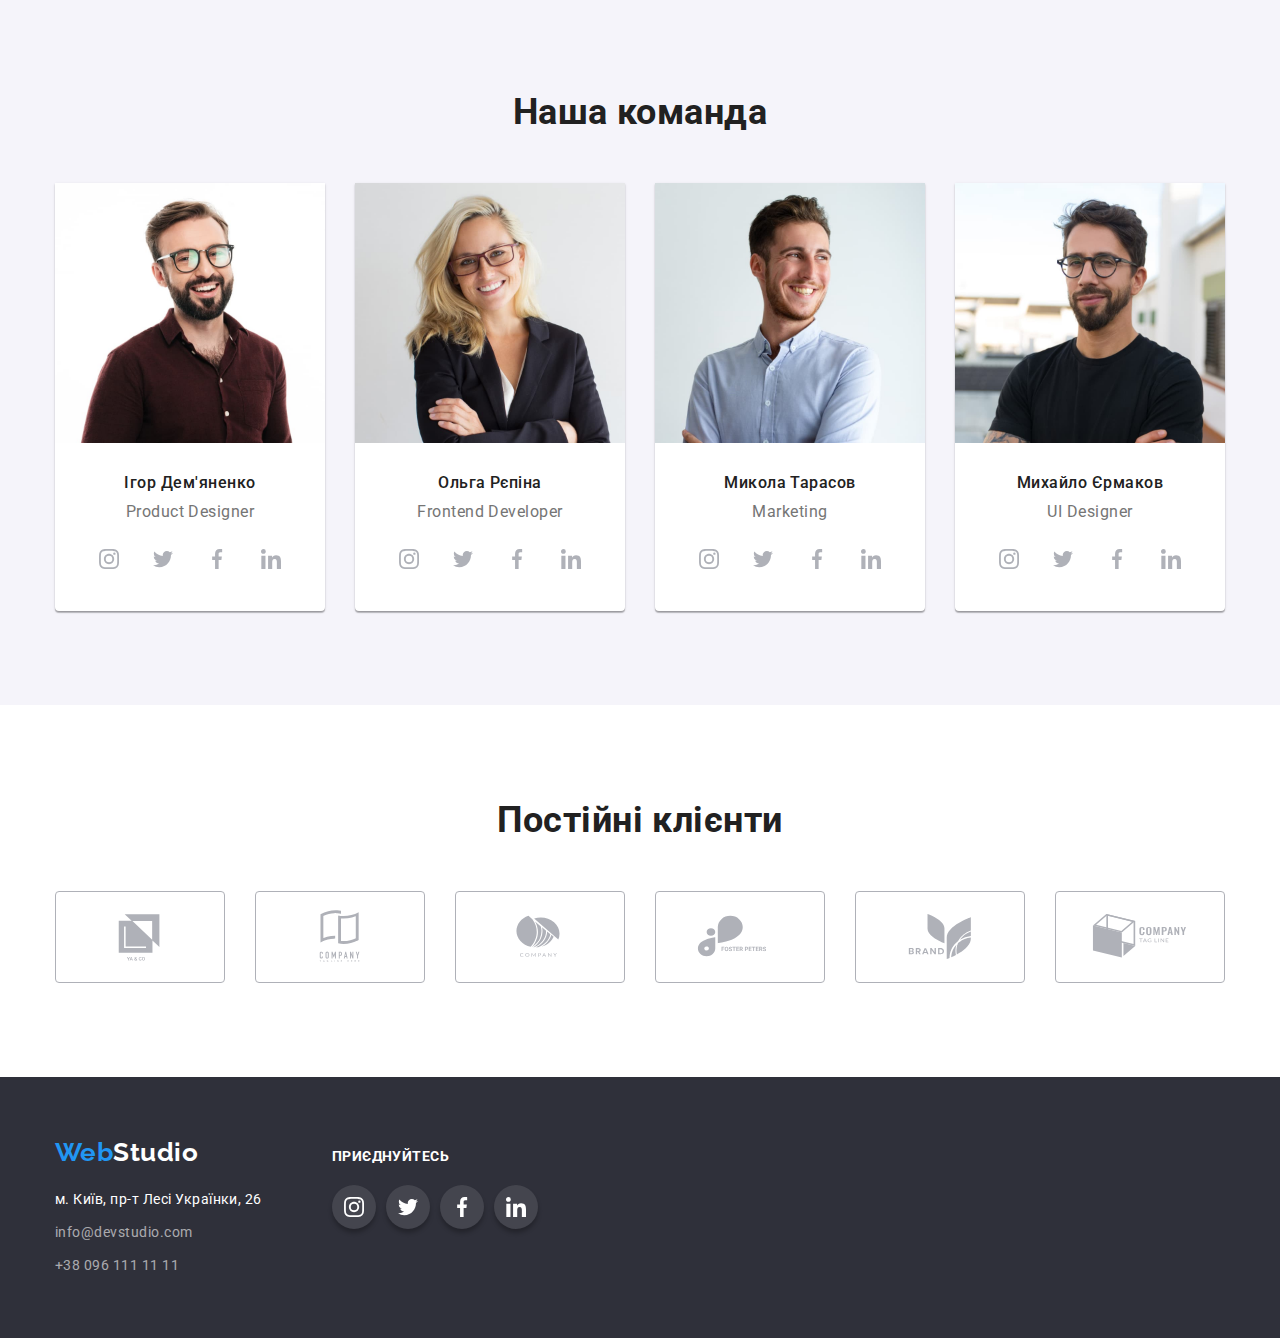
==== commit c11252bd: "добавляет позиционирование work" ====
--- a/index.html
+++ b/index.html
@@ -106,9 +106,18 @@
       <div class="container">
         <h2 class="section-title">Чим ми займаємося</h2>
         <ul class="work list">
-          <li class="work-item"><img src="./images/box1.jpg" alt="робота на планшеті" width="370"></li>
-          <li class="work-item"><img src="./images/box2.jpg" alt="робота на ноутбуці" width="370"></li>
-          <li class="work-item"><img src="./images/box3.jpg" alt="робота з електронним перо" width="370"></li>
+          <li class="work-item">
+            <img src="./images/box1.jpg" alt="робота на планшеті" width="370">
+            <p class="work-text">Десктопні додатки</p>
+          </li>
+          <li class="work-item">
+            <img src="./images/box2.jpg" alt="робота на ноутбуці" width="370">
+            <p class="work-text">Мобільні додатки</p>
+          </li>
+          <li class="work-item">
+            <img src="./images/box3.jpg" alt="робота з електронним перо" width="370">
+            <p class="work-text">Дизайнерські рішення</p>
+          </li>
         </ul>
       </div>
     </section>
--- a/css/style.css
+++ b/css/style.css
@@ -10,6 +10,7 @@
     --border-color: #ECECEC;
     --button-hero-hover: #188CE8;
     --shadow-cards-button: 0 4px 4px 0 rgba(0, 0, 0, 0.25);
+    --timing-function-hover: cubic-bezier(0.4, 0, 0.2, 1);
 }
 
 body {
@@ -88,6 +89,10 @@
 .nav-header .link {
     text-decoration: none;
     color: var(--title-text-color);
+
+    transition-property: color;
+    transition-duration: 250ms;
+    transition-timing-function: var(--timing-function-hover);
 }
 .nav-header .link:hover,
 .nav-header .link:focus {
@@ -118,16 +123,20 @@
     letter-spacing: 0.02em;
     text-decoration:none;
 }
-.com-header .link:hover,
-.com-header .link:focus {
-    color: var(--accent-color);
-}
 .com-header .link {
     padding-top: 32px;
     padding-bottom: 32px;
 
     color: var(--title-text-color);
     text-decoration:none;
+
+    transition-property: color;
+    transition-duration: 250ms;
+    transition-timing-function: var(--timing-function-hover);
+}
+.com-header .link:hover,
+.com-header .link:focus {
+    color: var(--accent-color);
 }
 .com-header .link {
     color: var(--primery-text-color);
@@ -206,6 +215,10 @@
     line-height: 1.9;
     letter-spacing: 0.06em;
     cursor: pointer;
+
+    transition-property: background-color;
+    transition-duration: 250ms;
+    transition-timing-function: var(--timing-function-hover);
 }
 .hero .button-hero:hover,
 .hero .button-hero:focus {
@@ -295,12 +308,33 @@
 }
 .work-item {
     flex-basis: calc((100% - 60px)/3);
+
+     position: relative;
+
 }
 /* .work-item:not(:last-child) {
     margin-right: 30px;
 } */
-
-/*----- Team h3, p -----*/
+.work-text {
+    padding-top: 27px;
+    padding-bottom: 27px;
+
+    font-weight: 700;
+    font-size: 14px;
+    line-height: 1.14;
+    text-align: center;
+    letter-spacing: 0.03em;
+    text-transform: uppercase;
+    color: var(--button-text-color);
+    width: 100%;
+    height: 70px;
+    background-color: rgba(47, 48, 58, 0.8);
+
+    position: absolute;
+    bottom: 0;
+}
+
+/*---------------- Team h3, p ---------------------*/
 .section-staff {
     background-color: var(--button-white-bcg);
 }
@@ -313,7 +347,6 @@
     flex-basis: calc((100% - 90px)/4);
 
     background-color: var(--button-text-color);
-    /* box-shadow: var(--shadow-cards-button); */
     box-shadow: 0px 1px 3px rgba(0, 0, 0, 0.12), 
                 0px 1px 1px rgba(0, 0, 0, 0.14), 
                 0px 2px 1px rgba(0, 0, 0, 0.20);
@@ -359,6 +392,10 @@
     align-items: center;
     justify-content: center;
     color: #AFB1B8;
+
+    transition-property: background-color;
+    transition-duration: 250ms;
+    transition-timing-function: var(--timing-function-hover);
 }
 
 .staff-soc-icon {
@@ -400,19 +437,22 @@
     color: #AFB1B8;
     border: 1px solid #AFB1B8;
     border-radius: 4px;
+
+    transition-property: border, color;
+    transition-duration: 250ms;
+    transition-timing-function: var(--timing-function-hover);
 }   
 .client-icon {
     fill: currentColor;
 } 
-/* .client-link:hover,
+.client-link:hover,
 .client-link:focus {
     border: 1px solid var(--accent-color);
     color: var(--accent-color);
-} */
-
-
-
-.client-link:hover {
+}
+
+
+/* .client-link:hover {
     border: 1px solid var(--accent-color);
     color: var(--accent-color);
 }
@@ -421,7 +461,7 @@
     border: none;
     outline: 1px solid var(--accent-color);
     color: var(--accent-color);
-}
+} */
 
 /*-------------------- Portfolio -------------*/
 /*----- Filters -----*/
@@ -447,6 +487,10 @@
     font-size: 16px;
     line-height: 1.62;
     cursor: pointer;
+
+    transition-property: background-color, color, box-shadow;
+    transition-duration: 250ms;
+    transition-timing-function: var(--timing-function-hover);
     
 }
 .button:hover,
@@ -470,6 +514,10 @@
 }
 .project-link {
     display: block;
+
+    transition-property: box-shadow;
+    transition-duration: 250ms;
+    transition-timing-function: var(--timing-function-hover);
 }
 .project-link:hover,
 .project-link:focus {
@@ -559,6 +607,10 @@
     font-size: 14px;
     line-height: 1.71;
     text-decoration: none;
+
+    transition-property: color;
+    transition-duration: 250ms;
+    transition-timing-function: var(--timing-function-hover);
 }
 .com-footer .link-footer:hover,
 .com-footer .link-footer:focus {
@@ -600,6 +652,10 @@
     color: var(--button-text-color);
     background: rgba(255, 255, 255, 0.1);
     box-shadow: 0px 4px 4px rgba(0, 0, 0, 0.25);
+
+    transition-property: background-color;
+    transition-duration: 250ms;
+    transition-timing-function: var(--timing-function-hover);
 }
 
 .footer-soc-icon {
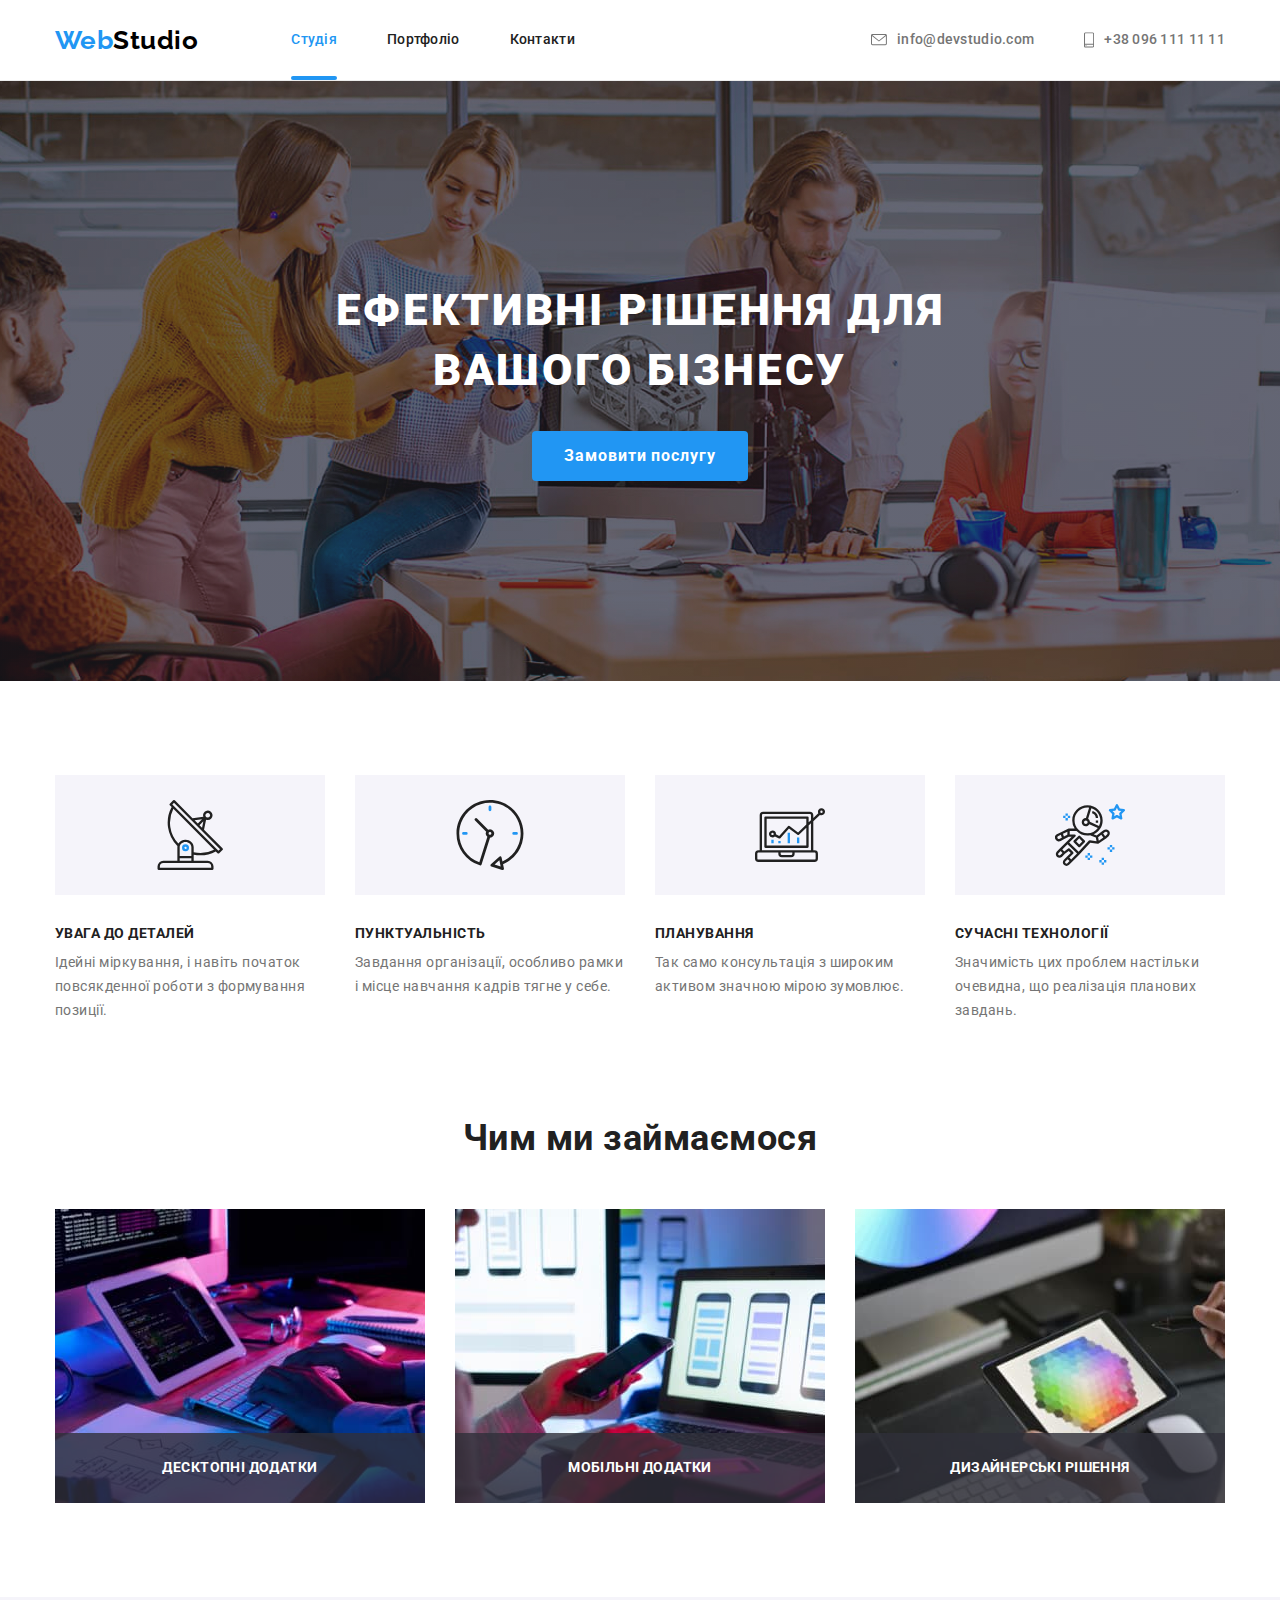
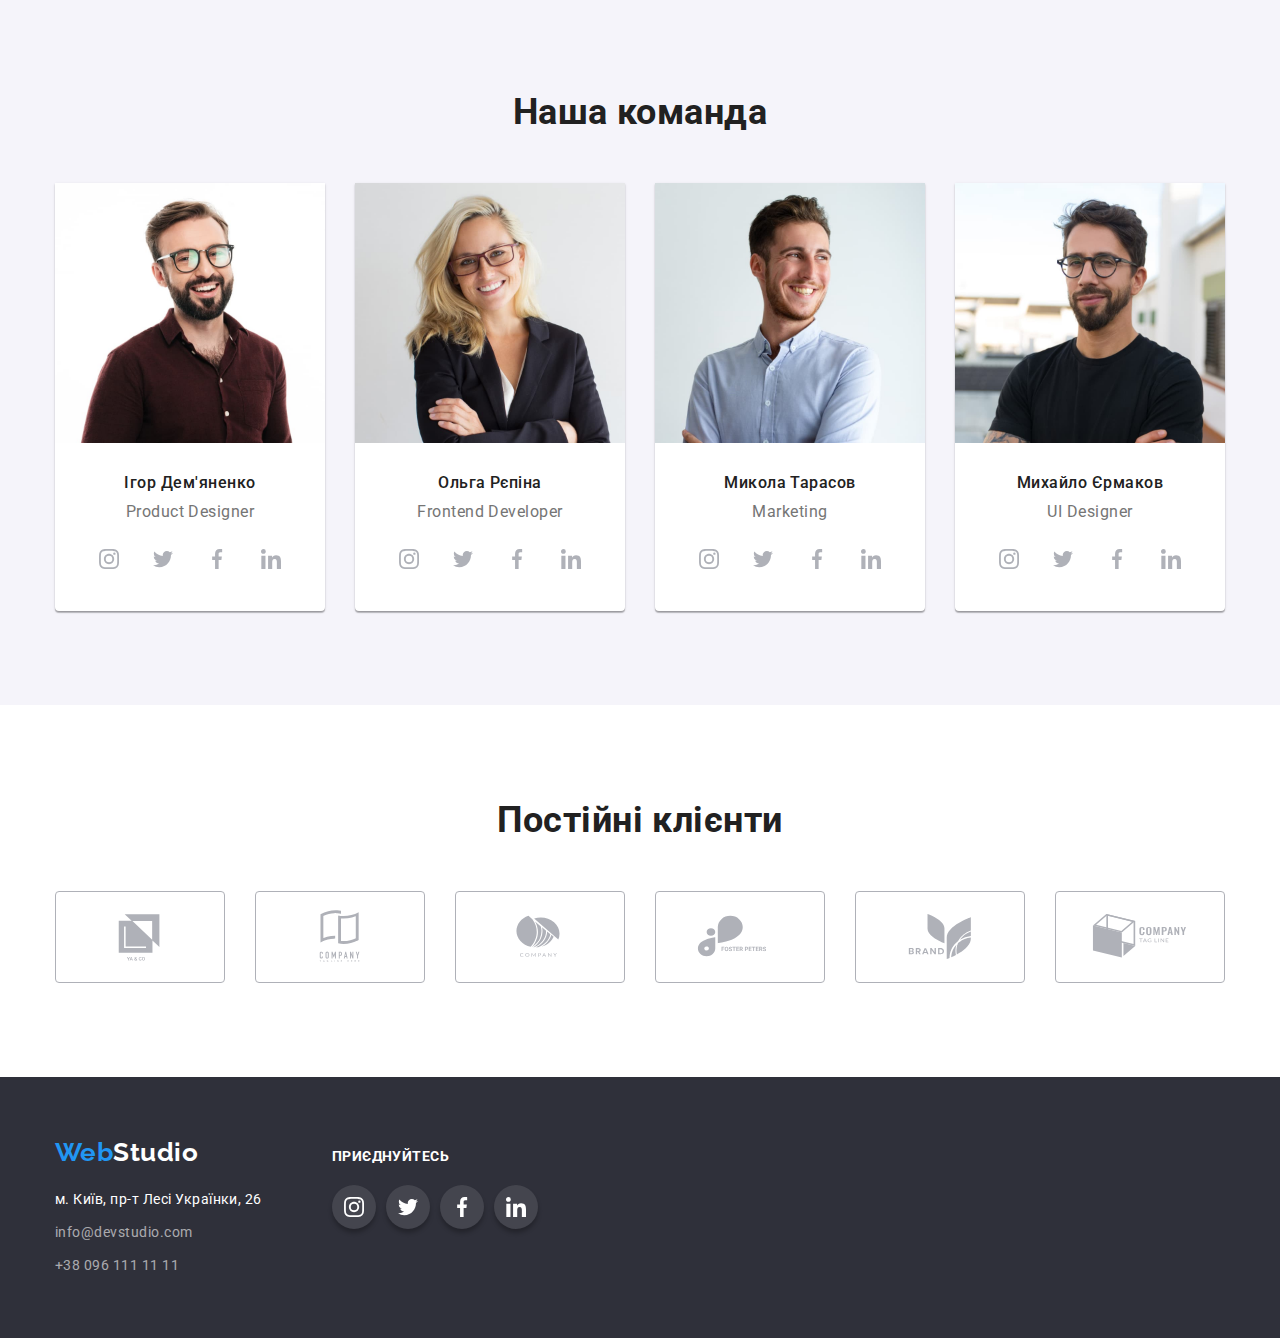
==== commit 3c75fa0c: "добавляет полоску в nav-heder" ====
--- a/index.html
+++ b/index.html
@@ -20,7 +20,7 @@
           <span class="logo-web">Web</span>Studio
         </a>
         <ul class="nav-header  list">
-          <li class="item"><a href="" class="link-current">Студія</a></li>
+          <li class="item item-current"><a href="" class="link-current">Студія</a></li>
           <li class="item"><a href="./portfolio.html" class="link">Портфоліо</a></li>
           <li class="item"><a href="" class="link">Контакти</a></li>
         </ul>
--- a/css/style.css
+++ b/css/style.css
@@ -79,7 +79,7 @@
 } */
 .nav-header {
     margin-left: 93px;
-
+   
     color: var(--title-text-color);
     font-weight: 500;
     font-size: 14px;
@@ -105,6 +105,21 @@
 
     color: var(--accent-color);
     text-decoration: none;
+    
+}
+.item-current {
+    position: relative;
+}
+.link-current::before {
+    content: '';
+    position: absolute;
+    width: 100%;
+    height: 4px;
+    left: 0;
+    bottom: 0;
+    
+    background: var(--accent-color);
+    border-radius: 2px;
 }
 
 /*----- Com heder -----*/
